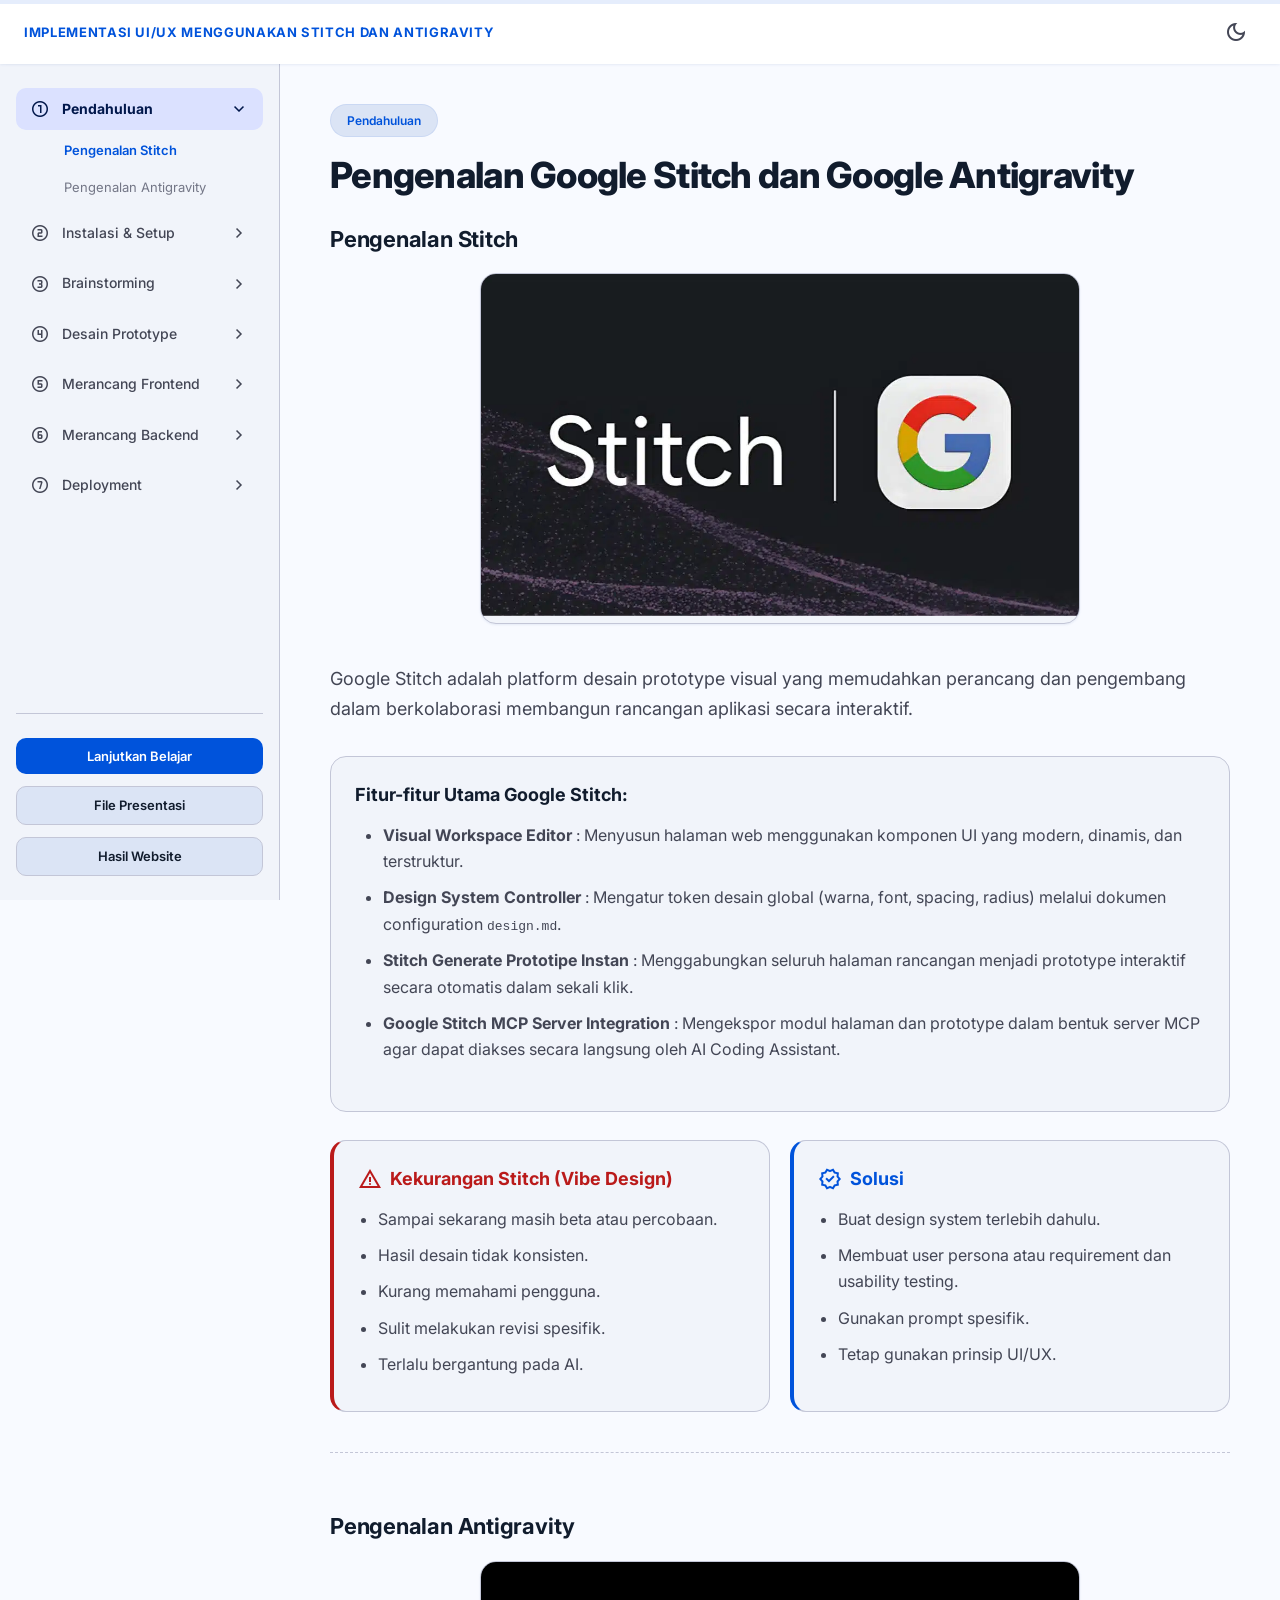
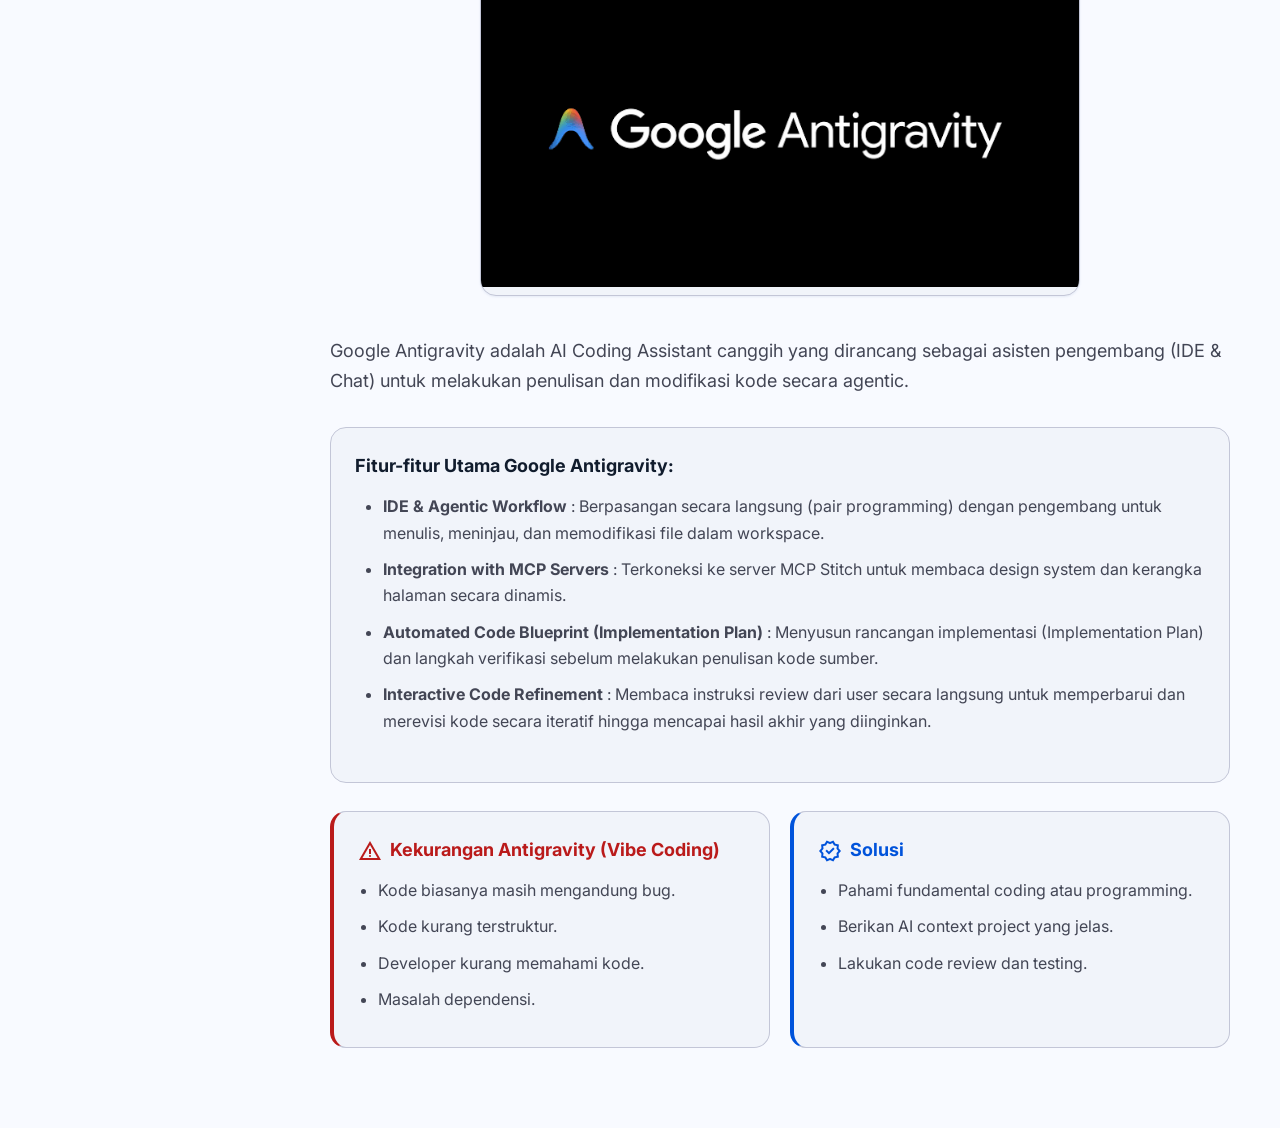
==== index.html @ 18c02654 "first commit" ====
<!DOCTYPE html>
<html lang="id">

<head>
    <meta charset="UTF-8">
    <meta name="viewport" content="width=device-width, initial-scale=1.0">
    <title>Modul Ajar: Pendahuluan</title>

    <!-- Google Fonts & Material Icons -->
    <link href="https://fonts.googleapis.com/css2?family=Inter:wght@300;400;500;600;700;800&display=swap"
        rel="stylesheet">
    <link
        href="https://fonts.googleapis.com/css2?family=Material+Symbols+Outlined:opsz,wght,FILL,GRAD@20..48,100..700,0..1,-50..200"
        rel="stylesheet">

    <!-- Custom Style Sheet -->
    <link rel="stylesheet" href="style.css">
</head>

<body>
    <!-- Top Progress Bar Container -->
    <div class="scroll-progress-container">
        <div class="scroll-progress-bar" id="scrollProgress"></div>
    </div>

    <!-- Header Section -->
    <header class="header">
        <div class="header-left">
            <button class="menu-toggle" id="menuToggle" aria-label="Toggle Menu">
                <span class="material-symbols-outlined">menu</span>
            </button>
            <h2 class="header-title">IMPLEMENTASI UI/UX MENGGUNAKAN STITCH DAN ANTIGRAVITY</h2>
        </div>
        <div class="header-right">
            <button class="theme-toggle" id="themeToggle" aria-label="Toggle Theme">
                <span class="material-symbols-outlined" id="themeIcon">dark_mode</span>
            </button>
        </div>
    </header>

    <div class="app-layout">
        <!-- Sidebar Navigation -->
        <aside class="sidebar" id="sidebar">


            <nav class="sidebar-nav">
                <ul class="nav-list">
                    <li class="nav-item active">
                        <a href="index.html" class="nav-link">
                            <span class="material-symbols-outlined">counter_1</span>
                            <span>Pendahuluan</span>
                            <span class="material-symbols-outlined caret-icon">expand_more</span>
                        </a>
                        <ul class="nav-sub-list">
                            <li><a href="index.html#sub1" class="nav-sub-link active">Pengenalan Stitch</a></li>
                            <li><a href="index.html#sub2" class="nav-sub-link">Pengenalan Antigravity</a></li>
                        </ul>
                    </li>
                    <li class="nav-item collapsed">
                        <a href="instalasi.html" class="nav-link">
                            <span class="material-symbols-outlined">counter_2</span>
                            <span>Instalasi & Setup</span>
                            <span class="material-symbols-outlined caret-icon">expand_more</span>
                        </a>
                        <ul class="nav-sub-list">
                            <li><a href="instalasi.html#sub1" class="nav-sub-link">Instalasi & Setup Antigravity</a></li>
                            <li><a href="instalasi.html#sub2" class="nav-sub-link">Setup Google Stitch</a></li>
                        </ul>
                    </li>
                    <li class="nav-item collapsed">
                        <a href="modul1.html" class="nav-link">
                            <span class="material-symbols-outlined">counter_3</span>
                            <span>Brainstorming</span>
                            <span class="material-symbols-outlined caret-icon">expand_more</span>
                        </a>
                        <ul class="nav-sub-list">
                            <li><a href="modul1.html#sub1" class="nav-sub-link">PRD (Requirement)</a></li>
                            <li><a href="modul1.html#sub2" class="nav-sub-link">Referensi Desain</a></li>
                            <li><a href="modul1.html#sub3" class="nav-sub-link">Design Md & Prompting</a></li>
                        </ul>
                    </li>
                    <li class="nav-item collapsed">
                        <a href="modul2.html" class="nav-link">
                            <span class="material-symbols-outlined">counter_4</span>
                            <span>Desain Prototype</span>
                            <span class="material-symbols-outlined caret-icon">expand_more</span>
                        </a>
                        <ul class="nav-sub-list">
                            <li><a href="modul2.html#sub1" class="nav-sub-link">Prompting per halaman</a></li>
                            <li><a href="modul2.html#sub2" class="nav-sub-link">Prototype</a></li>
                            <li><a href="modul2.html#sub3" class="nav-sub-link">Setup dan Export MCP</a></li>
                        </ul>
                    </li>
                    <li class="nav-item collapsed">
                        <a href="modul3.html" class="nav-link">
                            <span class="material-symbols-outlined">counter_5</span>
                            <span>Merancang Frontend</span>
                            <span class="material-symbols-outlined caret-icon">expand_more</span>
                        </a>
                        <ul class="nav-sub-list">
                            <li><a href="modul3.html#sub1" class="nav-sub-link">Prompting per halaman</a></li>
                        </ul>
                    </li>
                    <li class="nav-item collapsed">
                        <a href="modul4.html" class="nav-link">
                            <span class="material-symbols-outlined">counter_6</span>
                            <span>Merancang Backend</span>
                            <span class="material-symbols-outlined caret-icon">expand_more</span>
                        </a>
                        <ul class="nav-sub-list">
                            <li><a href="modul4.html#sub1" class="nav-sub-link">Prompting per halaman</a></li>
                        </ul>
                    </li>
                    <li class="nav-item collapsed">
                        <a href="modul5.html" class="nav-link">
                            <span class="material-symbols-outlined">counter_7</span>
                            <span>Deployment</span>
                            <span class="material-symbols-outlined caret-icon">expand_more</span>
                        </a>
                        <ul class="nav-sub-list">
                            <li><a href="modul5.html#sub1" class="nav-sub-link">Deploy dengan Github</a></li>
                        </ul>
                    </li>
                </ul>
            </nav>

            <div class="sidebar-footer">
                <a href="instalasi.html" class="btn btn-primary btn-block mb-3">
                    Lanjutkan Belajar
                </a>
                <a href="#" class="btn btn-secondary btn-block mb-3">
                    File Presentasi
                </a>
                <a href="website/index.html" target="_blank" class="btn btn-secondary btn-block">
                    Hasil Website
                </a>
            </div>
        </aside>

        <!-- Sidebar Overlay for Mobile -->
        <div class="sidebar-overlay" id="sidebarOverlay"></div>

        <!-- Main Content Area -->
        <main class="main-content">
            <div class="content-container">
                <!-- Breadcrumb/Badge -->
                <div class="stage-badge-container">
                    <span class="badge stage-badge">Pendahuluan</span>
                </div>

                <!-- Main Header -->
                <h1 class="main-title">Pengenalan Google Stitch dan Google Antigravity</h1>

                <!-- Sub Modul 1 -->
                <div id="sub1" class="sub-module-section">
                    <h3 class="sub-module-title">Pengenalan Stitch</h3>
                    <div class="hero-image-card">
                        <img src="assets/introduction/gambar1.png" alt="Pengenalan Stitch" class="hero-img">
                    </div>
                    <p class="main-lead">
                        Google Stitch adalah platform desain prototype visual yang memudahkan perancang dan pengembang dalam berkolaborasi membangun rancangan aplikasi secara interaktif.
                    </p>

                    <div class="prd-details-card">
                        <h4>Fitur-fitur Utama Google Stitch:</h4>
                        <ul class="prd-bullets-list">
                            <li><strong>Visual Workspace Editor</strong> : Menyusun halaman web menggunakan komponen UI yang modern, dinamis, dan terstruktur.</li>
                            <li><strong>Design System Controller</strong> : Mengatur token desain global (warna, font, spacing, radius) melalui dokumen configuration <code>design.md</code>.</li>
                            <li><strong>Stitch Generate Prototipe Instan</strong> : Menggabungkan seluruh halaman rancangan menjadi prototype interaktif secara otomatis dalam sekali klik.</li>
                            <li><strong>Google Stitch MCP Server Integration</strong> : Mengekspor modul halaman dan prototype dalam bentuk server MCP agar dapat diakses secara langsung oleh AI Coding Assistant.</li>
                        </ul>
                    </div>

                    <div style="display: grid; grid-template-columns: repeat(auto-fit, minmax(300px, 1fr)); gap: 20px; margin-top: 24px;">
                        <div class="prd-details-card" style="margin: 0; border-left: 4px solid var(--error);">
                            <h4 style="display: flex; align-items: center; gap: 8px; color: var(--error); margin-top: 0;">
                                <span class="material-symbols-outlined">warning</span>
                                Kekurangan Stitch (Vibe Design)
                            </h4>
                            <ul class="prd-bullets-list" style="margin-left: 20px; margin-bottom: 0;">
                                <li>Sampai sekarang masih beta atau percobaan.</li>
                                <li>Hasil desain tidak konsisten.</li>
                                <li>Kurang memahami pengguna.</li>
                                <li>Sulit melakukan revisi spesifik.</li>
                                <li>Terlalu bergantung pada AI.</li>
                            </ul>
                        </div>
                        <div class="prd-details-card" style="margin: 0; border-left: 4px solid var(--primary);">
                            <h4 style="display: flex; align-items: center; gap: 8px; color: var(--primary); margin-top: 0;">
                                <span class="material-symbols-outlined">verified</span>
                                Solusi
                            </h4>
                            <ul class="prd-bullets-list" style="margin-left: 20px; margin-bottom: 0;">
                                <li>Buat design system terlebih dahulu.</li>
                                <li>Membuat user persona atau requirement dan usability testing.</li>
                                <li>Gunakan prompt spesifik.</li>
                                <li>Tetap gunakan prinsip UI/UX.</li>
                            </ul>
                        </div>
                    </div>
                </div>

                <!-- Sub Modul 2 -->
                <div id="sub2" class="sub-module-section">
                    <h3 class="sub-module-title">Pengenalan Antigravity</h3>
                    <div class="hero-image-card">
                        <img src="assets/introduction/gambar2.png" alt="Pengenalan Antigravity" class="hero-img">
                    </div>
                    <p class="main-lead">
                        Google Antigravity adalah AI Coding Assistant canggih yang dirancang sebagai asisten pengembang (IDE & Chat) untuk melakukan penulisan dan modifikasi kode secara agentic.
                    </p>

                    <div class="prd-details-card">
                        <h4>Fitur-fitur Utama Google Antigravity:</h4>
                        <ul class="prd-bullets-list">
                            <li><strong>IDE & Agentic Workflow</strong> : Berpasangan secara langsung (pair programming) dengan pengembang untuk menulis, meninjau, dan memodifikasi file dalam workspace.</li>
                            <li><strong>Integration with MCP Servers</strong> : Terkoneksi ke server MCP Stitch untuk membaca design system dan kerangka halaman secara dinamis.</li>
                            <li><strong>Automated Code Blueprint (Implementation Plan)</strong> : Menyusun rancangan implementasi (Implementation Plan) dan langkah verifikasi sebelum melakukan penulisan kode sumber.</li>
                            <li><strong>Interactive Code Refinement</strong> : Membaca instruksi review dari user secara langsung untuk memperbarui dan merevisi kode secara iteratif hingga mencapai hasil akhir yang diinginkan.</li>
                        </ul>
                    </div>

                    <div style="display: grid; grid-template-columns: repeat(auto-fit, minmax(300px, 1fr)); gap: 20px; margin-top: 24px;">
                        <div class="prd-details-card" style="margin: 0; border-left: 4px solid var(--error);">
                            <h4 style="display: flex; align-items: center; gap: 8px; color: var(--error); margin-top: 0;">
                                <span class="material-symbols-outlined">warning</span>
                                Kekurangan Antigravity (Vibe Coding)
                            </h4>
                            <ul class="prd-bullets-list" style="margin-left: 20px; margin-bottom: 0;">
                                <li>Kode biasanya masih mengandung bug.</li>
                                <li>Kode kurang terstruktur.</li>
                                <li>Developer kurang memahami kode.</li>
                                <li>Masalah dependensi.</li>
                            </ul>
                        </div>
                        <div class="prd-details-card" style="margin: 0; border-left: 4px solid var(--primary);">
                            <h4 style="display: flex; align-items: center; gap: 8px; color: var(--primary); margin-top: 0;">
                                <span class="material-symbols-outlined">verified</span>
                                Solusi
                            </h4>
                            <ul class="prd-bullets-list" style="margin-left: 20px; margin-bottom: 0;">
                                <li>Pahami fundamental coding atau programming.</li>
                                <li>Berikan AI context project yang jelas.</li>
                                <li>Lakukan code review dan testing.</li>
                            </ul>
                        </div>
                    </div>
                </div>
            </div>
        </main>
    </div>

    <!-- Script file -->
    <script src="script.js"></script>
</body>

</html>
---- style.css ----
/* ==========================================================================
   Design Tokens & CSS Custom Properties (Light/Dark Themes)
   ========================================================================== */
:root {
    /* Color Palette - Light Mode */
    --background: #f8faff;
    --surface: #ffffff;
    
    /* Surface Containers (Material Design 3 style) */
    --surface-container-lowest: #ffffff;
    --surface-container-low: #f1f4fa;
    --surface-container: #e6ecf8;
    --surface-container-high: #dbe4f5;
    --surface-container-highest: #d0dcf2;
    
    /* Brand Colors */
    --primary: #0053db;
    --primary-hover: #003ea8;
    --primary-container: #dbe1ff;
    --on-primary: #ffffff;
    --on-primary-container: #00174b;
    
    --secondary: #505f76;
    --secondary-container: #d0e1fb;
    --on-secondary-container: #111c2d;
    
    --tertiary: #515659;
    --tertiary-container: #dfe3e7;
    
    --error: #ba1a1a;
    --error-container: #ffdad6;
    
    /* Typography & Text Colors */
    --text-primary: #111c2d;
    --text-secondary: #434655;
    --text-muted: #737686;
    
    /* Borders & Outlines */
    --outline: #737686;
    --outline-variant: #c3c6d7;
    
    /* Border Radii */
    --radius-sm: 6px;
    --radius-md: 10px;
    --radius-lg: 16px;
    --radius-xl: 24px;
    --radius-full: 9999px;
    
    /* Shadows */
    --shadow-sm: 0 1px 3px rgba(0, 83, 219, 0.05), 0 1px 2px rgba(0, 0, 0, 0.03);
    --shadow-md: 0 8px 16px -4px rgba(0, 83, 219, 0.08), 0 2px 4px -2px rgba(0, 0, 0, 0.03);
    --shadow-lg: 0 16px 24px -6px rgba(0, 83, 219, 0.12), 0 4px 8px -4px rgba(0, 0, 0, 0.04);
    
    /* Spacing / Layout sizes */
    --sidebar-width: 280px;
    --header-height: 64px;
    --content-max-width: 900px;
    
    /* Transitions */
    --transition-fast: 0.15s cubic-bezier(0.4, 0, 0.2, 1);
    --transition-normal: 0.25s cubic-bezier(0.4, 0, 0.2, 1);
    --transition-slow: 0.4s cubic-bezier(0.4, 0, 0.2, 1);
    
    /* Specific element colors */
    --progress-bg: rgba(0, 83, 219, 0.1);
    --note-border: #0053db;
    --note-bg: #f0f3ff;
}

[data-theme="dark"] {
    /* Color Palette - Dark Mode */
    --background: #090f1a;
    --surface: #0e1624;
    
    --surface-container-lowest: #070c14;
    --surface-container-low: #131c2c;
    --surface-container: #1b263a;
    --surface-container-high: #243148;
    --surface-container-highest: #2d3c56;
    
    /* Brand Colors */
    --primary: #8ab4f8;
    --primary-hover: #aecbfa;
    --primary-container: #0045b4;
    --on-primary: #00287a;
    --on-primary-container: #dbe1ff;
    
    --secondary: #9cb4d8;
    --secondary-container: #2e3d52;
    --on-secondary-container: #d3e4fe;
    
    --tertiary: #c3c7cb;
    --tertiary-container: #3c4144;
    
    --error: #ffb4ab;
    --error-container: #93000a;
    
    /* Typography & Text Colors */
    --text-primary: #f1f5f9;
    --text-secondary: #cbd5e1;
    --text-muted: #64748b;
    
    /* Borders & Outlines */
    --outline: #8e91a1;
    --outline-variant: #3a475a;
    
    /* Shadows */
    --shadow-sm: 0 1px 3px rgba(0, 0, 0, 0.3), 0 1px 2px rgba(0, 0, 0, 0.2);
    --shadow-md: 0 8px 16px -4px rgba(0, 0, 0, 0.4), 0 2px 4px -2px rgba(0, 0, 0, 0.2);
    --shadow-lg: 0 16px 24px -6px rgba(0, 0, 0, 0.5), 0 4px 8px -4px rgba(0, 0, 0, 0.3);
    
    /* Specific element colors */
    --progress-bg: rgba(138, 180, 248, 0.15);
    --note-border: #8ab4f8;
    --note-bg: #14213d;
}

/* ==========================================================================
   Base Styles & Reset
   ========================================================================== */
html {
    scroll-behavior: smooth;
}

* {
    box-sizing: border-box;
    margin: 0;
    padding: 0;
}

body {
    font-family: 'Inter', sans-serif;
    background-color: var(--background);
    color: var(--text-primary);
    min-height: 100vh;
    overflow-x: hidden;
    line-height: 1.6;
    transition: background-color var(--transition-normal), color var(--transition-normal);
}

a {
    color: inherit;
    text-decoration: none;
}

button {
    font-family: inherit;
    border: none;
    background: none;
    cursor: pointer;
}

/* ==========================================================================
   Header & Progress Bar
   ========================================================================== */
.scroll-progress-container {
    position: fixed;
    top: 0;
    left: 0;
    width: 100%;
    height: 4px;
    background-color: var(--progress-bg);
    z-index: 1000;
}

.scroll-progress-bar {
    height: 100%;
    width: 0%;
    background-color: var(--primary);
    border-radius: 0 var(--radius-full) var(--radius-full) 0;
    transition: width 0.1s ease-out;
}

.header {
    position: fixed;
    top: 0;
    right: 0;
    left: 0;
    height: var(--header-height);
    background-color: var(--surface);
    border-b: 1px solid var(--outline-variant);
    box-shadow: var(--shadow-sm);
    z-index: 50;
    display: flex;
    align-items: center;
    justify-content: space-between;
    padding: 0 24px;
    transition: background-color var(--transition-normal), border var(--transition-normal), left var(--transition-normal);
}

.header-left {
    display: flex;
    align-items: center;
    gap: 16px;
}

.menu-toggle {
    display: none;
    align-items: center;
    justify-content: center;
    color: var(--primary);
    font-size: 24px;
    padding: 8px;
    border-radius: var(--radius-full);
    transition: background-color var(--transition-fast);
}

.menu-toggle:hover {
    background-color: var(--surface-container-low);
}

.header-title {
    font-size: 13px;
    font-weight: 700;
    color: var(--primary);
    letter-spacing: 0.05em;
    text-transform: uppercase;
}

.theme-toggle {
    display: flex;
    align-items: center;
    justify-content: center;
    color: var(--text-secondary);
    font-size: 24px;
    padding: 8px;
    border-radius: var(--radius-full);
    transition: background-color var(--transition-fast), color var(--transition-fast);
}

.theme-toggle:hover {
    background-color: var(--surface-container-low);
    color: var(--primary);
}

/* ==========================================================================
   App Layout & Sidebar
   ========================================================================== */
.app-layout {
    display: flex;
    min-height: 100vh;
    padding-top: var(--header-height);
}

.sidebar {
    width: var(--sidebar-width);
    background-color: var(--surface-container-low);
    border-right: 1px solid var(--outline-variant);
    position: fixed;
    left: 0;
    top: var(--header-height);
    bottom: 0;
    z-index: 40;
    display: flex;
    flex-col: column;
    flex-direction: column;
    padding: 24px 16px;
    overflow-y: auto;
    transition: background-color var(--transition-normal), border var(--transition-normal), transform var(--transition-normal);
}

.sidebar-brand {
    display: flex;
    align-items: center;
    gap: 12px;
    margin-bottom: 32px;
}

.brand-logo {
    width: 40px;
    height: 40px;
    border-radius: var(--radius-full);
    background-color: var(--surface-container-highest);
    overflow: hidden;
    display: flex;
    align-items: center;
    justify-content: center;
}

.logo-img {
    width: 100%;
    height: 100%;
    object-fit: cover;
}

.brand-title {
    font-size: 16px;
    font-weight: 700;
    color: var(--primary);
}

.brand-subtitle {
    font-size: 12px;
    color: var(--text-secondary);
}

.sidebar-nav {
    flex: 1;
}

.nav-list {
    list-style: none;
    display: flex;
    flex-direction: column;
    gap: 8px;
}

.nav-link {
    display: flex;
    align-items: center;
    gap: 12px;
    padding: 10px 14px;
    border-radius: var(--radius-md);
    font-size: 14px;
    font-weight: 500;
    color: var(--text-secondary);
    transition: background-color var(--transition-fast), color var(--transition-fast);
}

.caret-icon {
    margin-left: auto;
    font-size: 18px;
    transition: transform var(--transition-normal);
}

.nav-item.collapsed .caret-icon {
    transform: rotate(-90deg);
}

.nav-link span.material-symbols-outlined {
    font-size: 20px;
}

.nav-link:hover {
    background-color: var(--surface-container-high);
    color: var(--primary);
}

.nav-item.active > .nav-link {
    background-color: var(--primary-container);
    color: var(--on-primary-container);
    font-weight: 700;
}

.nav-sub-list {
    list-style: none;
    margin-left: 36px;
    margin-top: 4px;
    display: flex;
    flex-direction: column;
    gap: 4px;
    overflow: hidden;
    max-height: 150px; /* sufficiently large */
    transition: max-height var(--transition-normal) ease-out, margin var(--transition-normal) ease-out;
}

.nav-item.collapsed .nav-sub-list {
    max-height: 0;
    margin-top: 0;
}

.nav-sub-link {
    display: block;
    padding: 6px 12px;
    font-size: 13px;
    color: var(--text-muted);
    border-radius: var(--radius-sm);
    transition: color var(--transition-fast), background-color var(--transition-fast);
}

.nav-sub-link:hover {
    color: var(--primary);
    background-color: rgba(0, 83, 219, 0.04);
}

.nav-sub-link.active {
    color: var(--primary);
    font-weight: 600;
}

.sidebar-footer {
    margin-top: auto;
    padding-top: 24px;
    border-top: 1px solid var(--outline-variant);
}

.footer-nav {
    list-style: none;
    display: flex;
    flex-direction: column;
    gap: 4px;
}

.footer-link {
    display: flex;
    align-items: center;
    gap: 12px;
    padding: 8px 12px;
    font-size: 14px;
    color: var(--text-secondary);
    border-radius: var(--radius-md);
    transition: color var(--transition-fast), background-color var(--transition-fast);
}

.footer-link span.material-symbols-outlined {
    font-size: 20px;
}

.footer-link:hover {
    color: var(--primary);
    background-color: var(--surface-container-high);
}

.sidebar-overlay {
    display: none;
    position: fixed;
    top: 0;
    left: 0;
    right: 0;
    bottom: 0;
    background-color: rgba(0, 0, 0, 0.4);
    z-index: 35;
    opacity: 0;
    transition: opacity var(--transition-normal);
}

/* ==========================================================================
   Main Content Area
   ========================================================================== */
.main-content {
    flex: 1;
    margin-left: var(--sidebar-width);
    padding: 40px 24px;
    min-height: 100vh;
    display: flex;
    justify-content: center;
    transition: margin-left var(--transition-normal);
}

.content-container {
    width: 100%;
    max-width: var(--content-max-width);
}

.stage-badge-container {
    margin-bottom: 16px;
}

.badge {
    display: inline-block;
    padding: 6px 16px;
    font-size: 12px;
    font-weight: 600;
    border-radius: var(--radius-full);
}

.stage-badge {
    background-color: var(--surface-container-high);
    color: var(--primary);
    border: 1px solid rgba(0, 83, 219, 0.08);
}

.main-title {
    font-size: 36px;
    font-weight: 800;
    color: var(--text-primary);
    margin-bottom: 24px;
    letter-spacing: -0.02em;
    line-height: 1.25;
}

.main-lead {
    font-size: 18px;
    font-weight: 400;
    color: var(--text-secondary);
    line-height: 1.65;
    margin-bottom: 32px;
}

.sub-module-section {
    margin-bottom: 56px;
    padding-bottom: 40px;
    border-bottom: 1px dashed var(--outline-variant);
}

.sub-module-section:last-of-type {
    margin-bottom: 40px;
    padding-bottom: 0;
    border-bottom: none;
}

.sub-module-title {
    font-size: 22px;
    font-weight: 700;
    color: var(--text-primary);
    margin-top: 24px;
    margin-bottom: 16px;
    letter-spacing: -0.01em;
}

.hero-image-card {
    max-width: 600px;
    margin: 0 auto 40px auto;
    border-radius: var(--radius-lg);
    overflow: hidden;
    border: 1px solid var(--outline-variant);
    box-shadow: var(--shadow-sm);
    background-color: var(--surface-container-low);
}

.hero-img {
    width: 100%;
    height: auto;
    max-height: 400px;
    object-fit: contain;
    display: block;
}

/* Content Grid Columns */
.content-grid {
    display: grid;
    grid-template-columns: 1fr 300px;
    gap: 32px;
}

.grid-left {
    display: flex;
    flex-direction: column;
    gap: 32px;
}

.grid-right {
    display: flex;
    flex-direction: column;
    gap: 24px;
}

.card {
    background-color: var(--surface);
    border: 1px solid var(--outline-variant);
    border-radius: var(--radius-lg);
    padding: 32px;
    box-shadow: var(--shadow-sm);
    transition: background-color var(--transition-normal), border var(--transition-normal), box-shadow var(--transition-normal);
}

.section-title {
    font-size: 22px;
    font-weight: 700;
    margin-bottom: 20px;
    color: var(--text-primary);
    letter-spacing: -0.01em;
    position: relative;
    padding-bottom: 12px;
}

.section-title::after {
    content: '';
    position: absolute;
    bottom: 0;
    left: 0;
    width: 48px;
    height: 3px;
    background-color: var(--primary);
    border-radius: var(--radius-full);
}

/* Learning Objectives */
.objectives-list {
    list-style: none;
    display: flex;
    flex-direction: column;
    gap: 16px;
}

.objectives-list li {
    display: flex;
    align-items: flex-start;
    gap: 12px;
    font-size: 15px;
    color: var(--text-secondary);
}

.check-icon {
    color: var(--primary);
    font-size: 22px;
    flex-shrink: 0;
    margin-top: 1px;
}

/* ==========================================================================
   Interactive Tabs Component
   ========================================================================== */
.interactive-section .section-desc {
    font-size: 14px;
    color: var(--text-muted);
    margin-bottom: 24px;
}

.tab-controls {
    display: flex;
    gap: 8px;
    background-color: var(--surface-container-low);
    padding: 6px;
    border-radius: var(--radius-md);
    margin-bottom: 24px;
}

.tab-btn {
    flex: 1;
    padding: 10px 16px;
    font-size: 14px;
    font-weight: 600;
    color: var(--text-secondary);
    border-radius: var(--radius-sm);
    transition: background-color var(--transition-fast), color var(--transition-fast), box-shadow var(--transition-fast);
}

.tab-btn.active {
    background-color: var(--surface);
    color: var(--primary);
    box-shadow: var(--shadow-sm);
}

.tab-contents {
    position: relative;
}

.tab-pane {
    display: none;
}

.tab-pane.active {
    display: block;
    animation: fadeIn var(--transition-normal);
}

.items-grid {
    display: grid;
    grid-template-columns: 1fr;
    gap: 16px;
}

.item-card {
    background-color: var(--surface-container-lowest);
    border: 1px solid var(--outline-variant);
    border-radius: var(--radius-md);
    padding: 20px;
    transition: transform var(--transition-fast), box-shadow var(--transition-fast);
}

.item-card:hover {
    transform: translateY(-2px);
    box-shadow: var(--shadow-md);
}

.item-icon {
    font-size: 32px;
    margin-bottom: 12px;
    display: inline-block;
}

.item-icon.green { color: #10b981; }
.item-icon.orange { color: #f97316; }
.item-icon.purple { color: #8b5cf6; }
.item-icon.blue { color: #0284c7; }
.item-icon.yellow { color: #eab308; }
.item-icon.grey { color: #64748b; }

.item-title {
    font-size: 16px;
    font-weight: 700;
    color: var(--text-primary);
    margin-bottom: 8px;
}

.item-text {
    font-size: 14px;
    color: var(--text-secondary);
    line-height: 1.5;
}

/* ==========================================================================
   Note Box / Callout
   ========================================================================== */
.note-box {
    border-left: 4px solid var(--note-border);
    background-color: var(--note-bg);
    border-radius: 0 var(--radius-md) var(--radius-md) 0;
    padding: 24px;
    transition: background-color var(--transition-normal), border var(--transition-normal);
}

.note-header {
    display: flex;
    align-items: center;
    gap: 10px;
    margin-bottom: 8px;
}

.note-icon {
    color: var(--note-border);
    font-size: 24px;
}

.note-title {
    font-size: 16px;
    font-weight: 700;
    color: var(--text-primary);
}

.note-text {
    font-size: 15px;
    color: var(--text-secondary);
}

/* ==========================================================================
   Side Bento Cards (Right Column)
   ========================================================================== */
.info-card {
    padding: 24px;
}

.info-card-header {
    font-size: 14px;
    font-weight: 700;
    color: var(--text-muted);
    text-transform: uppercase;
    letter-spacing: 0.05em;
    margin-bottom: 20px;
}

.info-items {
    display: flex;
    flex-direction: column;
    gap: 16px;
}

.info-item {
    display: flex;
    flex-direction: column;
    gap: 4px;
    border-bottom: 1px solid var(--outline-variant);
    padding-bottom: 12px;
}

.info-item:last-child {
    border-bottom: none;
    padding-bottom: 0;
}

.info-label {
    font-size: 12px;
    color: var(--text-muted);
}

.info-value {
    font-size: 16px;
    font-weight: 600;
    color: var(--text-primary);
}

.cta-card {
    padding: 24px;
    background-color: var(--surface-container-high);
}

.cta-title {
    font-size: 18px;
    font-weight: 700;
    color: var(--text-primary);
    margin-bottom: 8px;
}

.cta-text {
    font-size: 13px;
    color: var(--text-secondary);
    margin-bottom: 20px;
}

/* ==========================================================================
   Global Button Styles
   ========================================================================== */
.btn {
    display: inline-flex;
    align-items: center;
    justify-content: center;
    padding: 12px 24px;
    font-size: 14px;
    font-weight: 600;
    border-radius: var(--radius-md);
    transition: background-color var(--transition-fast), transform var(--transition-fast), box-shadow var(--transition-fast);
}

.btn-primary {
    background-color: var(--primary);
    color: var(--on-primary);
}

.btn-primary:hover {
    background-color: var(--primary-hover);
    box-shadow: 0 4px 12px rgba(0, 83, 219, 0.2);
}

.btn-primary:active {
    transform: scale(0.98);
}

.btn-secondary {
    background-color: var(--surface-container-high);
    color: var(--text-primary);
    border: 1px solid var(--outline-variant);
}

.btn-secondary:hover {
    background-color: var(--surface-container-highest);
}

.btn-secondary:active {
    transform: scale(0.98);
}

.sidebar-footer .btn {
    padding: 8px 16px;
    font-size: 13px;
}

.btn-block {
    display: flex;
    width: 100%;
}

.btn-icon {
    gap: 8px;
}

.btn-icon span.material-symbols-outlined {
    font-size: 18px;
}

.mb-3 { margin-bottom: 12px; }
.mb-4 { margin-bottom: 16px; }

/* ==========================================================================
   Animations
   ========================================================================== */
@keyframes fadeIn {
    from {
        opacity: 0;
        transform: translateY(8px);
    }
    to {
        opacity: 1;
        transform: translateY(0);
    }
}

.animate-fade-in {
    animation: fadeIn var(--transition-normal);
}

/* ==========================================================================
   Quiz Component Styles
   ========================================================================== */
.space-y-6 > * + * {
    margin-top: 24px;
}

.quiz-card {
    transition: transform var(--transition-fast), border-color var(--transition-fast);
}

.quiz-question-title {
    font-size: 14px;
    font-weight: 700;
    color: var(--primary);
    text-transform: uppercase;
    letter-spacing: 0.05em;
    margin-bottom: 8px;
}

.quiz-question-text {
    font-size: 16px;
    font-weight: 600;
    color: var(--text-primary);
    margin-bottom: 20px;
    line-height: 1.5;
}

.quiz-options {
    display: flex;
    flex-direction: column;
    gap: 12px;
}

.quiz-option {
    display: flex;
    align-items: flex-start;
    gap: 12px;
    padding: 14px 16px;
    background-color: var(--surface-container-lowest);
    border: 1px solid var(--outline-variant);
    border-radius: var(--radius-md);
    cursor: pointer;
    font-size: 14px;
    color: var(--text-secondary);
    position: relative;
    transition: background-color var(--transition-fast), border-color var(--transition-fast), color var(--transition-fast);
}

.quiz-option:hover {
    background-color: var(--surface-container-low);
    border-color: var(--primary);
}

.quiz-option input[type="radio"] {
    position: absolute;
    opacity: 0;
    width: 0;
    height: 0;
}

.option-custom {
    position: relative;
    width: 20px;
    height: 20px;
    border: 2px solid var(--outline);
    border-radius: var(--radius-full);
    flex-shrink: 0;
    margin-top: 1px;
    transition: border-color var(--transition-fast), background-color var(--transition-fast);
}

.quiz-option input[type="radio"]:checked + .option-custom {
    border-color: var(--primary);
    background-color: var(--primary);
}

.quiz-option input[type="radio"]:checked + .option-custom::after {
    content: '';
    position: absolute;
    top: 50%;
    left: 50%;
    transform: translate(-50%, -50%);
    width: 8px;
    height: 8px;
    background-color: var(--on-primary);
    border-radius: var(--radius-full);
}

.quiz-option input[type="radio"]:checked ~ .option-text {
    color: var(--text-primary);
    font-weight: 600;
}

.quiz-option.selected {
    background-color: var(--primary-container) !important;
    border-color: var(--primary) !important;
    color: var(--on-primary-container) !important;
}

.quiz-option.selected input[type="radio"] + .option-custom {
    border-color: var(--primary) !important;
    background-color: var(--primary) !important;
}

.quiz-option.correct {
    background-color: rgba(16, 185, 129, 0.1) !important;
    border-color: #10b981 !important;
    color: var(--text-primary) !important;
}

.quiz-option.correct .option-custom {
    border-color: #10b981 !important;
    background-color: #10b981 !important;
}

.quiz-option.correct .option-custom::after {
    content: '';
    position: absolute;
    top: 50%;
    left: 50%;
    transform: translate(-50%, -50%);
    width: 8px;
    height: 8px;
    background-color: #ffffff;
    border-radius: var(--radius-full);
}

.quiz-option.incorrect {
    background-color: rgba(239, 68, 68, 0.1) !important;
    border-color: #ef4444 !important;
    color: var(--text-primary) !important;
}

.quiz-option.incorrect .option-custom {
    border-color: #ef4444 !important;
    background-color: #ef4444 !important;
}

.quiz-option.incorrect .option-custom::after {
    content: '';
    position: absolute;
    top: 50%;
    left: 50%;
    transform: translate(-50%, -50%);
    width: 8px;
    height: 8px;
    background-color: #ffffff;
    border-radius: var(--radius-full);
}

.quiz-actions {
    margin-top: 32px;
}

/* ==========================================================================
   Responsive Design & Media Queries
   ========================================================================== */
@media (max-width: 992px) {
    .content-grid {
        grid-template-columns: 1fr;
    }
}

@media (max-width: 768px) {
    .menu-toggle {
        display: flex;
    }
    
    .header {
        left: 0 !important;
    }
    
    .sidebar {
        transform: translateX(calc(-1 * var(--sidebar-width)));
        top: 0;
        z-index: 100;
    }
    
    .sidebar.open {
        transform: translateX(0);
    }
    
    .sidebar-overlay.visible {
        display: block;
        opacity: 1;
    }
    
    .main-content {
        margin-left: 0;
        padding: 32px 16px;
    }
    
    .main-title {
        font-size: 28px;
    }
    
    .main-lead {
        font-size: 16px;
    }
    
    .card {
        padding: 20px;
    }
}

/* ==========================================================================
   PRD Formatting Helper Styles
   ========================================================================== */
.prd-bullets-list {
    margin-left: 28px;
    margin-bottom: 24px;
    color: var(--text-secondary);
    line-height: 1.65;
}

.prd-bullets-list li {
    margin-bottom: 10px;
}

.prd-details-card {
    background-color: var(--surface-container-low);
    border: 1px solid var(--outline-variant);
    border-radius: var(--radius-lg);
    padding: 24px;
    margin: 28px 0;
}

.prd-details-card h4 {
    margin-top: 16px;
    margin-bottom: 12px;
    color: var(--text-primary);
    font-size: 18px;
    font-weight: 700;
}

.prd-details-card h4:first-of-type {
    margin-top: 0;
}

.prd-details-card h5 {
    margin-top: 24px;
    margin-bottom: 10px;
    color: var(--primary);
    font-size: 15px;
    font-weight: 700;
    text-transform: uppercase;
    letter-spacing: 0.05em;
    border-bottom: 1px solid var(--outline-variant);
    padding-bottom: 6px;
}

.prd-details-card pre {
    background-color: var(--surface-container-high);
    padding: 14px 18px;
    border-radius: var(--radius-md);
    overflow-x: auto;
    font-family: 'Courier New', Courier, monospace;
    font-size: 14px;
    color: var(--text-primary);
    border: 1px solid var(--outline-variant);
    margin-bottom: 20px;
}

.prd-content-block p {
    margin-bottom: 14px;
    font-size: 15px;
    line-height: 1.65;
    color: var(--text-secondary);
}

.prd-content-block ul,
.prd-content-block ol {
    margin-left: 24px;
    margin-bottom: 16px;
    color: var(--text-secondary);
    line-height: 1.6;
}

.prd-content-block li {
    margin-bottom: 8px;
}

/* ==========================================================================
   Code Copy Container Styles
   ========================================================================== */
.code-container {
    background-color: var(--surface-container-low);
    border: 1px solid var(--outline-variant);
    border-radius: var(--radius-lg);
    overflow: hidden;
    margin: 24px 0;
    box-shadow: var(--shadow-sm);
}

.code-header {
    background-color: var(--surface-container-high);
    border-bottom: 1px solid var(--outline-variant);
    padding: 10px 16px;
    display: flex;
    justify-content: space-between;
    align-items: center;
}

.code-title {
    font-size: 13px;
    font-weight: 700;
    color: var(--text-secondary);
    text-transform: uppercase;
    letter-spacing: 0.05em;
}

.btn-copy {
    background: none;
    border: none;
    color: var(--primary);
    font-family: inherit;
    font-size: 13px;
    font-weight: 600;
    cursor: pointer;
    display: flex;
    align-items: center;
    gap: 6px;
    padding: 6px 12px;
    border-radius: var(--radius-sm);
    transition: background-color var(--transition-fast), color var(--transition-fast);
}

.btn-copy:hover {
    background-color: var(--primary-container);
    color: var(--on-primary-container);
}

.btn-copy span.material-symbols-outlined {
    font-size: 16px;
}

.code-container pre {
    margin: 0;
    padding: 16px;
    background-color: transparent;
    border: none;
    overflow-x: auto;
    font-family: 'Courier New', Courier, monospace;
    font-size: 14px;
    color: var(--text-primary);
    line-height: 1.5;
    max-height: 360px;
    overflow-y: auto;
}

/* ==========================================================================
   Hero Image & Tutorial Card Centering
   ========================================================================== */
.hero-image-card {
    display: block;
    margin-left: auto !important;
    margin-right: auto !important;
    text-align: center;
}

.hero-image-card img {
    max-width: 100%;
    height: auto;
    display: inline-block;
    margin: 0 auto;
}
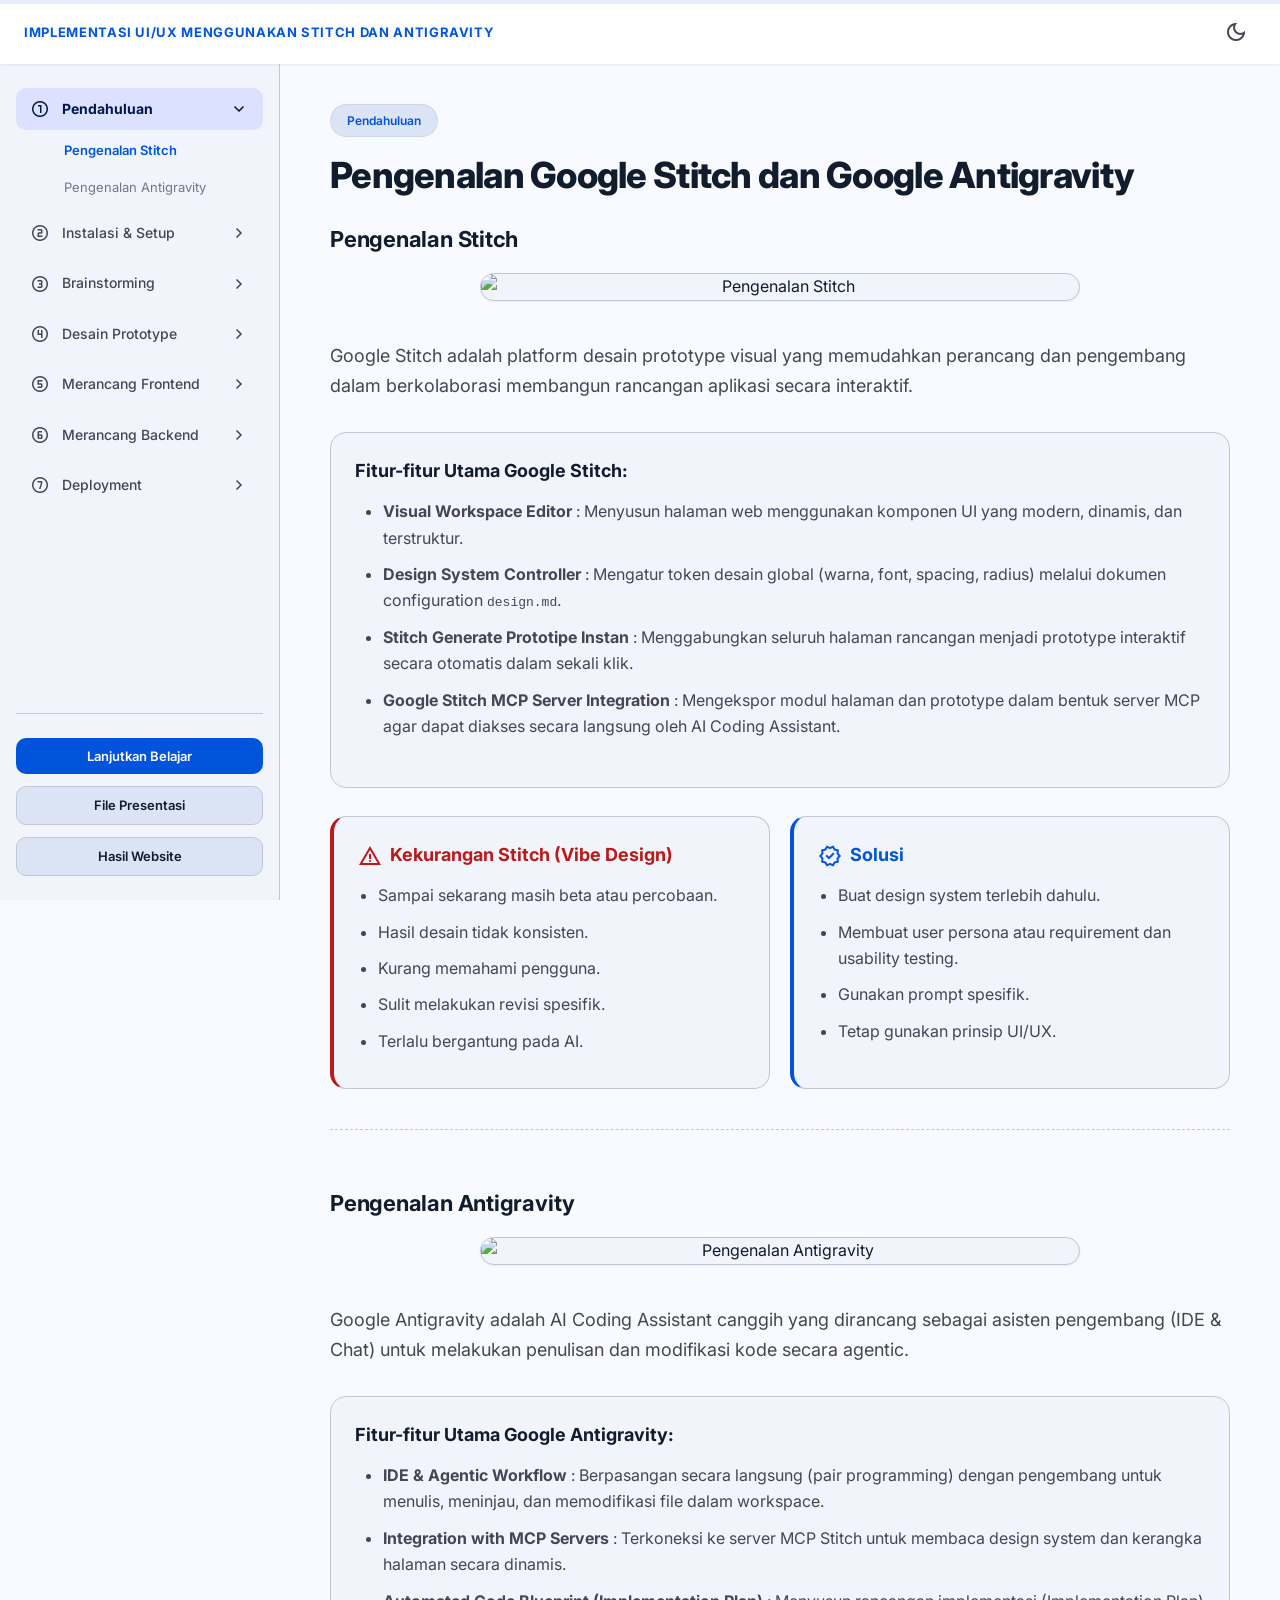
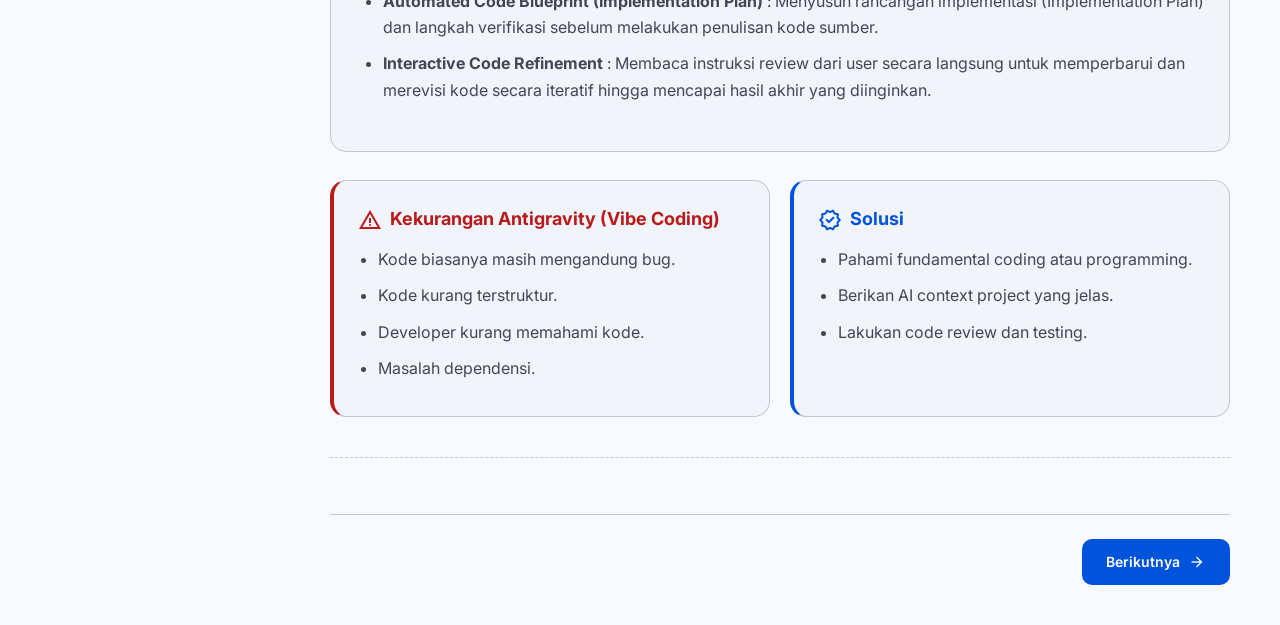
==== commit b5044310: "prev next & uppercase .png" ====
--- a/index.html
+++ b/index.html
@@ -155,7 +155,7 @@
                 <div id="sub1" class="sub-module-section">
                     <h3 class="sub-module-title">Pengenalan Stitch</h3>
                     <div class="hero-image-card">
-                        <img src="assets/introduction/gambar1.png" alt="Pengenalan Stitch" class="hero-img">
+                        <img src="assets/introduction/gambar1.PNG" alt="Pengenalan Stitch" class="hero-img">
                     </div>
                     <p class="main-lead">
                         Google Stitch adalah platform desain prototype visual yang memudahkan perancang dan pengembang dalam berkolaborasi membangun rancangan aplikasi secara interaktif.
@@ -204,7 +204,7 @@
                 <div id="sub2" class="sub-module-section">
                     <h3 class="sub-module-title">Pengenalan Antigravity</h3>
                     <div class="hero-image-card">
-                        <img src="assets/introduction/gambar2.png" alt="Pengenalan Antigravity" class="hero-img">
+                        <img src="assets/introduction/gambar2.PNG" alt="Pengenalan Antigravity" class="hero-img">
                     </div>
                     <p class="main-lead">
                         Google Antigravity adalah AI Coding Assistant canggih yang dirancang sebagai asisten pengembang (IDE & Chat) untuk melakukan penulisan dan modifikasi kode secara agentic.
@@ -246,6 +246,13 @@
                         </div>
                     </div>
                 </div>
+                <!-- Pagination Navigation -->
+                <div class="module-pagination" style="display: flex; justify-content: flex-end; align-items: center; margin-top: 48px; padding-top: 24px; border-top: 1px solid var(--outline-variant);">
+                    <a href="instalasi.html" class="btn btn-primary" style="display: inline-flex; align-items: center; gap: 8px;">
+                        <span>Berikutnya</span>
+                        <span class="material-symbols-outlined" style="font-size: 18px;">arrow_forward</span>
+                    </a>
+                </div>
             </div>
         </main>
     </div>
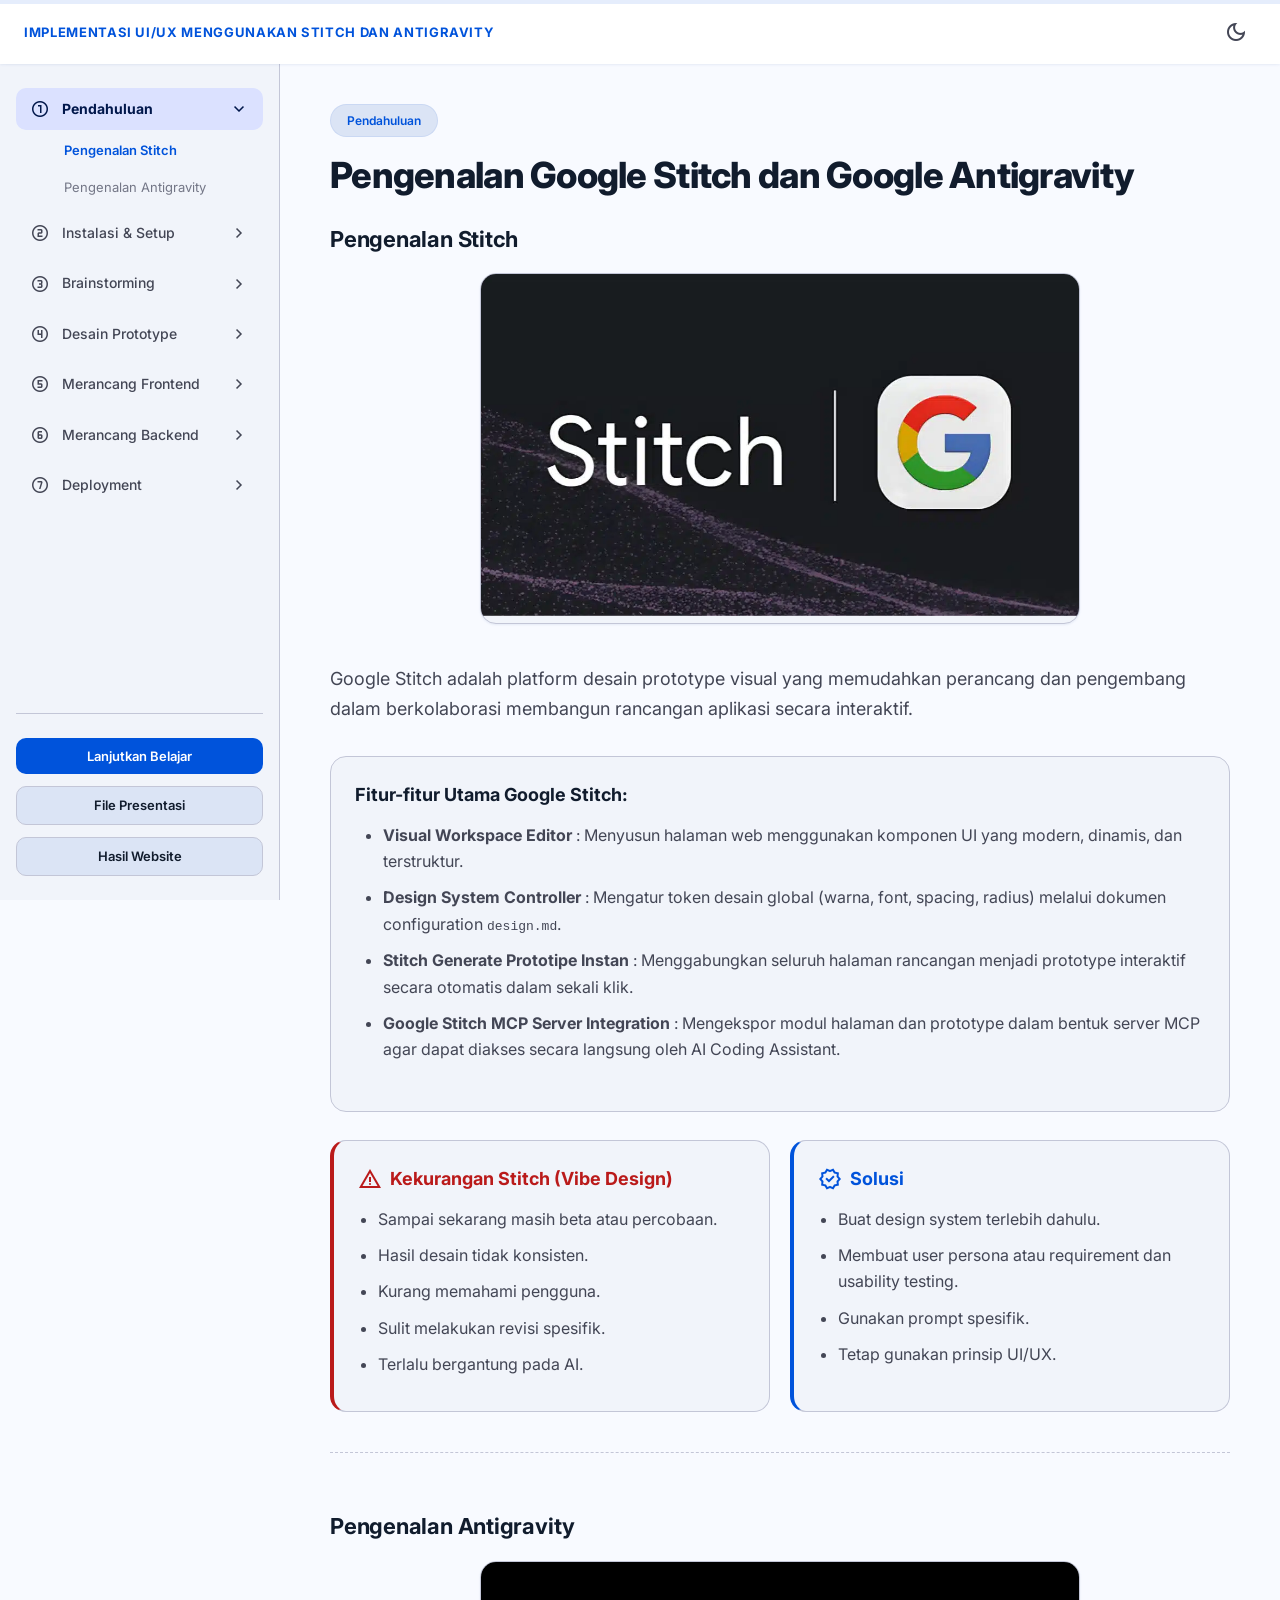
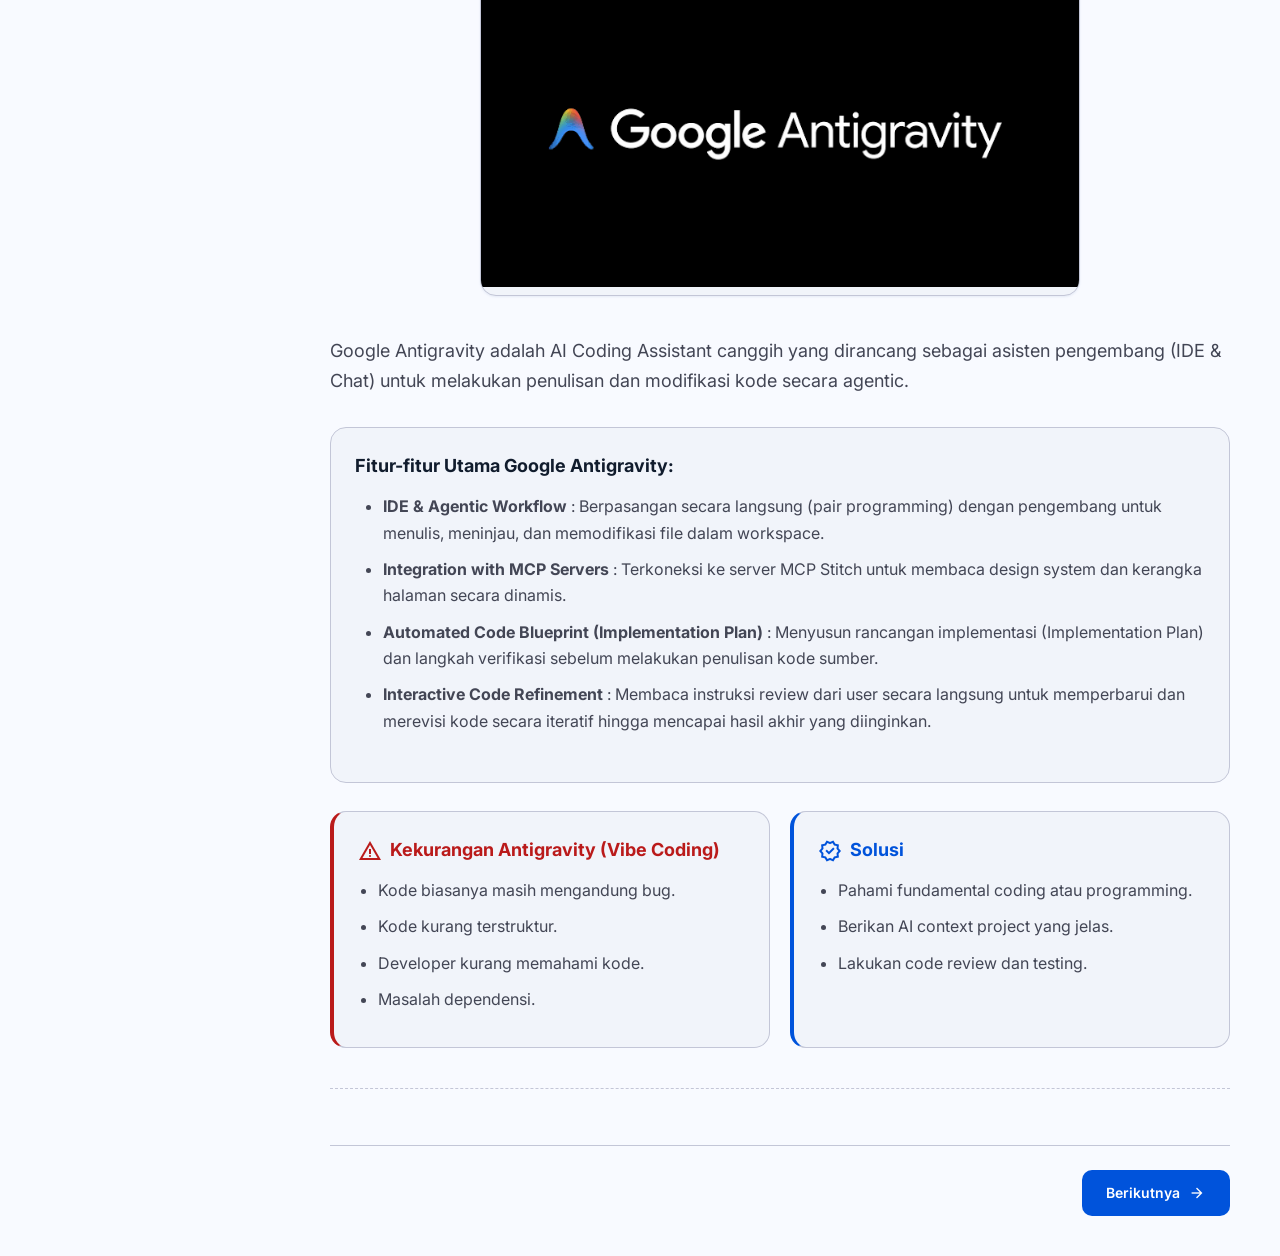
==== commit 575c80ed: "feat update" ====
--- a/index.html
+++ b/index.html
@@ -63,7 +63,8 @@
                             <span class="material-symbols-outlined caret-icon">expand_more</span>
                         </a>
                         <ul class="nav-sub-list">
-                            <li><a href="instalasi.html#sub1" class="nav-sub-link">Instalasi & Setup Antigravity</a></li>
+                            <li><a href="instalasi.html#sub1" class="nav-sub-link">Instalasi & Setup Antigravity</a>
+                            </li>
                             <li><a href="instalasi.html#sub2" class="nav-sub-link">Setup Google Stitch</a></li>
                         </ul>
                     </li>
@@ -155,25 +156,33 @@
                 <div id="sub1" class="sub-module-section">
                     <h3 class="sub-module-title">Pengenalan Stitch</h3>
                     <div class="hero-image-card">
-                        <img src="assets/introduction/gambar1.PNG" alt="Pengenalan Stitch" class="hero-img">
+                        <img src="assets/introduction/gambar1.png" alt="Pengenalan Stitch" class="hero-img">
                     </div>
                     <p class="main-lead">
-                        Google Stitch adalah platform desain prototype visual yang memudahkan perancang dan pengembang dalam berkolaborasi membangun rancangan aplikasi secara interaktif.
+                        Google Stitch adalah platform desain prototype visual yang memudahkan perancang dan pengembang
+                        dalam berkolaborasi membangun rancangan aplikasi secara interaktif.
                     </p>
 
                     <div class="prd-details-card">
                         <h4>Fitur-fitur Utama Google Stitch:</h4>
                         <ul class="prd-bullets-list">
-                            <li><strong>Visual Workspace Editor</strong> : Menyusun halaman web menggunakan komponen UI yang modern, dinamis, dan terstruktur.</li>
-                            <li><strong>Design System Controller</strong> : Mengatur token desain global (warna, font, spacing, radius) melalui dokumen configuration <code>design.md</code>.</li>
-                            <li><strong>Stitch Generate Prototipe Instan</strong> : Menggabungkan seluruh halaman rancangan menjadi prototype interaktif secara otomatis dalam sekali klik.</li>
-                            <li><strong>Google Stitch MCP Server Integration</strong> : Mengekspor modul halaman dan prototype dalam bentuk server MCP agar dapat diakses secara langsung oleh AI Coding Assistant.</li>
-                        </ul>
-                    </div>
-
-                    <div style="display: grid; grid-template-columns: repeat(auto-fit, minmax(300px, 1fr)); gap: 20px; margin-top: 24px;">
+                            <li><strong>Visual Workspace Editor</strong> : Menyusun halaman web menggunakan komponen UI
+                                yang modern, dinamis, dan terstruktur.</li>
+                            <li><strong>Design System Controller</strong> : Mengatur token desain global (warna, font,
+                                spacing, radius) melalui dokumen configuration <code>design.md</code>.</li>
+                            <li><strong>Stitch Generate Prototipe Instan</strong> : Menggabungkan seluruh halaman
+                                rancangan menjadi prototype interaktif secara otomatis dalam sekali klik.</li>
+                            <li><strong>Google Stitch MCP Server Integration</strong> : Mengekspor modul halaman dan
+                                prototype dalam bentuk server MCP agar dapat diakses secara langsung oleh AI Coding
+                                Assistant.</li>
+                        </ul>
+                    </div>
+
+                    <div
+                        style="display: grid; grid-template-columns: repeat(auto-fit, minmax(300px, 1fr)); gap: 20px; margin-top: 24px;">
                         <div class="prd-details-card" style="margin: 0; border-left: 4px solid var(--error);">
-                            <h4 style="display: flex; align-items: center; gap: 8px; color: var(--error); margin-top: 0;">
+                            <h4
+                                style="display: flex; align-items: center; gap: 8px; color: var(--error); margin-top: 0;">
                                 <span class="material-symbols-outlined">warning</span>
                                 Kekurangan Stitch (Vibe Design)
                             </h4>
@@ -186,7 +195,8 @@
                             </ul>
                         </div>
                         <div class="prd-details-card" style="margin: 0; border-left: 4px solid var(--primary);">
-                            <h4 style="display: flex; align-items: center; gap: 8px; color: var(--primary); margin-top: 0;">
+                            <h4
+                                style="display: flex; align-items: center; gap: 8px; color: var(--primary); margin-top: 0;">
                                 <span class="material-symbols-outlined">verified</span>
                                 Solusi
                             </h4>
@@ -204,25 +214,34 @@
                 <div id="sub2" class="sub-module-section">
                     <h3 class="sub-module-title">Pengenalan Antigravity</h3>
                     <div class="hero-image-card">
-                        <img src="assets/introduction/gambar2.PNG" alt="Pengenalan Antigravity" class="hero-img">
+                        <img src="assets/introduction/gambar2.png" alt="Pengenalan Antigravity" class="hero-img">
                     </div>
                     <p class="main-lead">
-                        Google Antigravity adalah AI Coding Assistant canggih yang dirancang sebagai asisten pengembang (IDE & Chat) untuk melakukan penulisan dan modifikasi kode secara agentic.
+                        Google Antigravity adalah AI Coding Assistant canggih yang dirancang sebagai asisten pengembang
+                        (IDE & Chat) untuk melakukan penulisan dan modifikasi kode secara agentic.
                     </p>
 
                     <div class="prd-details-card">
                         <h4>Fitur-fitur Utama Google Antigravity:</h4>
                         <ul class="prd-bullets-list">
-                            <li><strong>IDE & Agentic Workflow</strong> : Berpasangan secara langsung (pair programming) dengan pengembang untuk menulis, meninjau, dan memodifikasi file dalam workspace.</li>
-                            <li><strong>Integration with MCP Servers</strong> : Terkoneksi ke server MCP Stitch untuk membaca design system dan kerangka halaman secara dinamis.</li>
-                            <li><strong>Automated Code Blueprint (Implementation Plan)</strong> : Menyusun rancangan implementasi (Implementation Plan) dan langkah verifikasi sebelum melakukan penulisan kode sumber.</li>
-                            <li><strong>Interactive Code Refinement</strong> : Membaca instruksi review dari user secara langsung untuk memperbarui dan merevisi kode secara iteratif hingga mencapai hasil akhir yang diinginkan.</li>
-                        </ul>
-                    </div>
-
-                    <div style="display: grid; grid-template-columns: repeat(auto-fit, minmax(300px, 1fr)); gap: 20px; margin-top: 24px;">
+                            <li><strong>IDE & Agentic Workflow</strong> : Berpasangan secara langsung (pair programming)
+                                dengan pengembang untuk menulis, meninjau, dan memodifikasi file dalam workspace.</li>
+                            <li><strong>Integration with MCP Servers</strong> : Terkoneksi ke server MCP Stitch untuk
+                                membaca design system dan kerangka halaman secara dinamis.</li>
+                            <li><strong>Automated Code Blueprint (Implementation Plan)</strong> : Menyusun rancangan
+                                implementasi (Implementation Plan) dan langkah verifikasi sebelum melakukan penulisan
+                                kode sumber.</li>
+                            <li><strong>Interactive Code Refinement</strong> : Membaca instruksi review dari user secara
+                                langsung untuk memperbarui dan merevisi kode secara iteratif hingga mencapai hasil akhir
+                                yang diinginkan.</li>
+                        </ul>
+                    </div>
+
+                    <div
+                        style="display: grid; grid-template-columns: repeat(auto-fit, minmax(300px, 1fr)); gap: 20px; margin-top: 24px;">
                         <div class="prd-details-card" style="margin: 0; border-left: 4px solid var(--error);">
-                            <h4 style="display: flex; align-items: center; gap: 8px; color: var(--error); margin-top: 0;">
+                            <h4
+                                style="display: flex; align-items: center; gap: 8px; color: var(--error); margin-top: 0;">
                                 <span class="material-symbols-outlined">warning</span>
                                 Kekurangan Antigravity (Vibe Coding)
                             </h4>
@@ -234,7 +253,8 @@
                             </ul>
                         </div>
                         <div class="prd-details-card" style="margin: 0; border-left: 4px solid var(--primary);">
-                            <h4 style="display: flex; align-items: center; gap: 8px; color: var(--primary); margin-top: 0;">
+                            <h4
+                                style="display: flex; align-items: center; gap: 8px; color: var(--primary); margin-top: 0;">
                                 <span class="material-symbols-outlined">verified</span>
                                 Solusi
                             </h4>
@@ -247,8 +267,10 @@
                     </div>
                 </div>
                 <!-- Pagination Navigation -->
-                <div class="module-pagination" style="display: flex; justify-content: flex-end; align-items: center; margin-top: 48px; padding-top: 24px; border-top: 1px solid var(--outline-variant);">
-                    <a href="instalasi.html" class="btn btn-primary" style="display: inline-flex; align-items: center; gap: 8px;">
+                <div class="module-pagination"
+                    style="display: flex; justify-content: flex-end; align-items: center; margin-top: 48px; padding-top: 24px; border-top: 1px solid var(--outline-variant);">
+                    <a href="instalasi.html" class="btn btn-primary"
+                        style="display: inline-flex; align-items: center; gap: 8px;">
                         <span>Berikutnya</span>
                         <span class="material-symbols-outlined" style="font-size: 18px;">arrow_forward</span>
                     </a>
